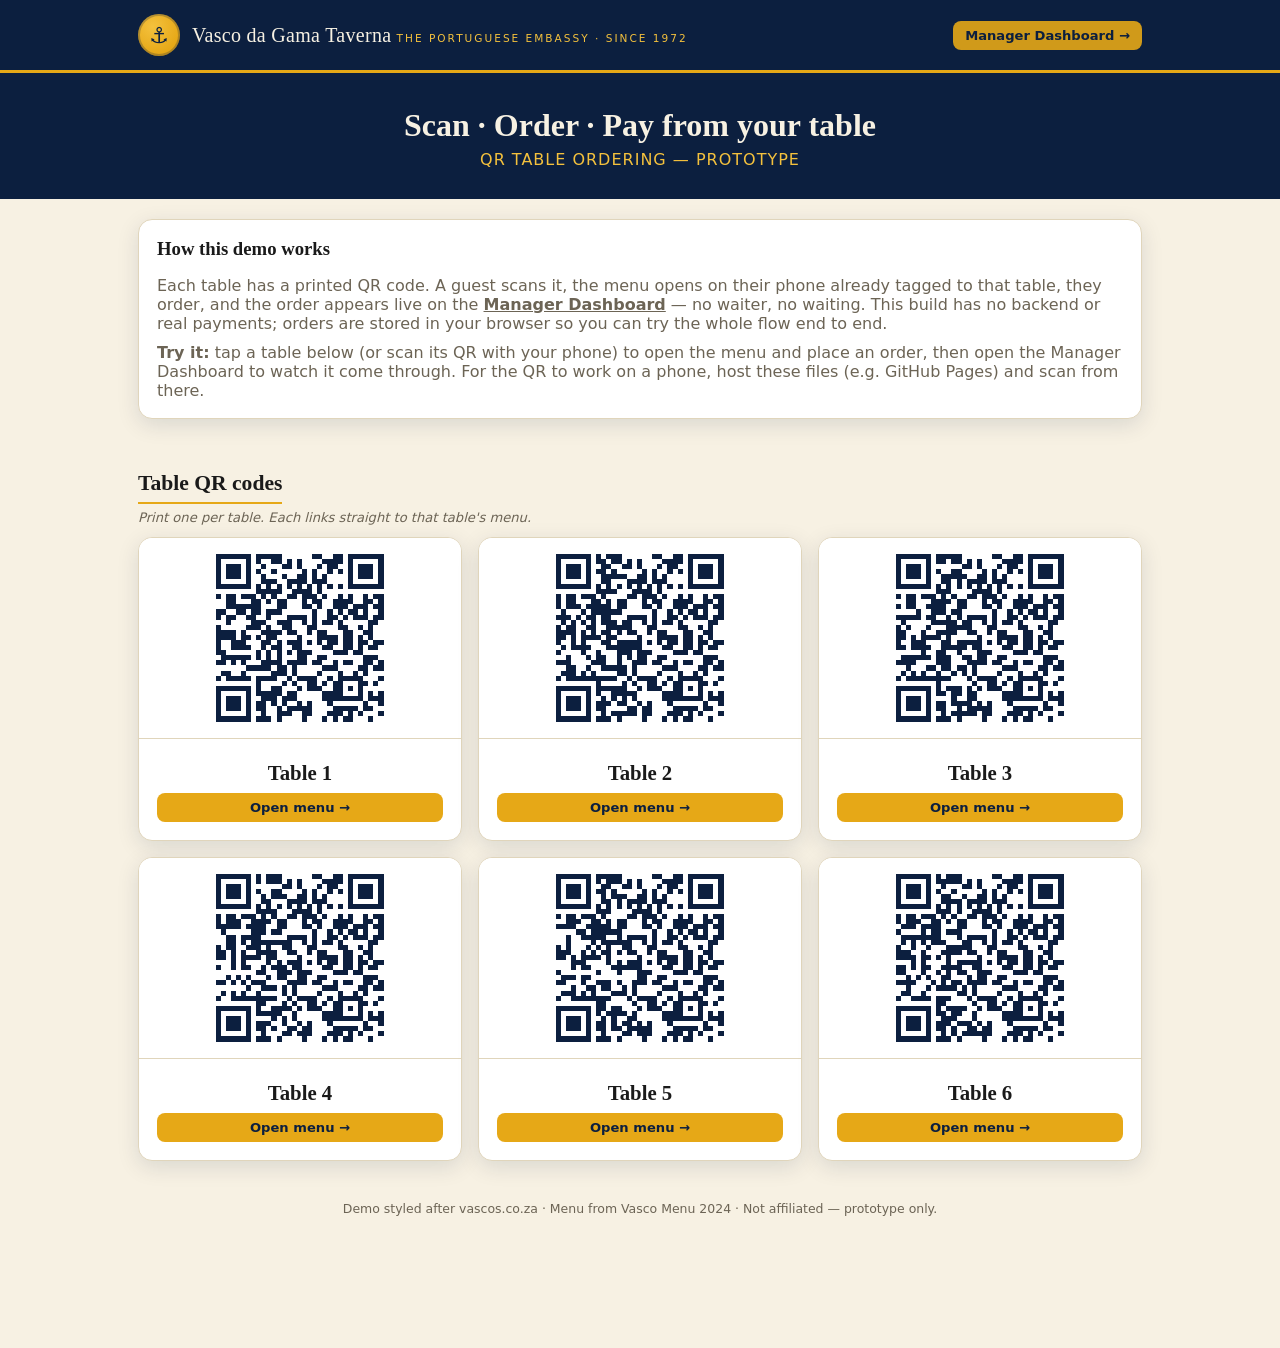
==== frontend/index.html @ 2a8adbe2 "Add QR table-ordering prototype themed after Vasco da Gama Taverna Frontend-only demo of the MVP cus" ====
<!DOCTYPE html>
<html lang="en">
<head>
  <meta charset="UTF-8" />
  <meta name="viewport" content="width=device-width, initial-scale=1.0" />
  <title>Vasco da Gama Taverna — Table Ordering</title>
  <link rel="icon" href="data:image/svg+xml,%3Csvg xmlns='http://www.w3.org/2000/svg' viewBox='0 0 32 32'%3E%3Ccircle cx='16' cy='16' r='15' fill='%23e6a817'/%3E%3Ctext x='16' y='23' font-size='18' text-anchor='middle'%3E%E2%9A%93%3C/text%3E%3C/svg%3E" />
  <link rel="stylesheet" href="assets/css/styles.css" />
</head>
<body>
  <header class="topbar">
    <div class="topbar-inner">
      <a class="brand" href="index.html">
        <span class="crest">⚓</span>
        <span>
          <span class="brand-name">Vasco da Gama Taverna</span>
          <span class="brand-sub">The Portuguese Embassy · Since 1972</span>
        </span>
      </a>
      <div class="topbar-meta">
        <a class="btn btn-gold btn-sm" href="manager.html">Manager Dashboard →</a>
      </div>
    </div>
  </header>

  <section class="hero">
    <h1>Scan · Order · Pay from your table</h1>
    <p>QR TABLE ORDERING — PROTOTYPE</p>
  </section>

  <main class="wrap">
    <div class="card" style="margin-bottom:26px;">
      <div class="card-body">
        <h3>How this demo works</h3>
        <p class="muted" style="margin-bottom:10px;">
          Each table has a printed QR code. A guest scans it, the menu opens on their
          phone already tagged to that table, they order, and the order appears live on
          the <a href="manager.html"><strong>Manager Dashboard</strong></a> — no waiter, no waiting.
          This build has no backend or real payments; orders are stored in your browser so
          you can try the whole flow end to end.
        </p>
        <p class="muted" style="margin:0;">
          <strong>Try it:</strong> tap a table below (or scan its QR with your phone) to open the
          menu and place an order, then open the Manager Dashboard to watch it come through.
          For the QR to work on a phone, host these files (e.g. GitHub Pages) and scan from there.
        </p>
      </div>
    </div>

    <h2 class="cat-title">Table QR codes</h2>
    <p class="cat-note">Print one per table. Each links straight to that table's menu.</p>
    <div class="cards" id="tableCards"></div>

    <p class="footer-note">
      Demo styled after vascos.co.za · Menu from Vasco Menu 2024 · Not affiliated — prototype only.
    </p>
  </main>

  <script src="assets/js/qrcode.min.js"></script>
  <script>
    // Build the absolute URL to order.html so scanned QRs resolve correctly.
    const base = location.href.replace(/index\.html.*$/, "").replace(/\/$/, "");
    const orderUrl = (t) => `${base}/order.html?table=${t}`;
    const TABLES = [1, 2, 3, 4, 5, 6];

    const grid = document.getElementById("tableCards");
    TABLES.forEach((t) => {
      const card = document.createElement("div");
      card.className = "card qr-card";
      card.innerHTML = `
        <div class="qr-box" id="qr-${t}"></div>
        <div class="card-body">
          <div class="tnum">Table ${t}</div>
          <a class="btn btn-gold btn-sm" style="margin-top:8px;width:100%;" href="${orderUrl(t)}">Open menu →</a>
        </div>`;
      grid.appendChild(card);
      new QRCode(card.querySelector(`#qr-${t}`), {
        text: orderUrl(t),
        width: 168,
        height: 168,
        colorDark: "#0c1f3f",
        colorLight: "#ffffff",
        correctLevel: QRCode.CorrectLevel.M
      });
    });
  </script>
</body>
</html>
---- frontend/assets/css/styles.css ----
/* ==========================================================================
   Vasco da Gama Taverna — ordering prototype theme
   Palette inspired by the venue: navy, brass/gold, cream, black tiles.
   ========================================================================== */
:root {
  --navy: #0c1f3f;
  --navy-2: #13294d;
  --gold: #e6a817;
  --gold-2: #f4c13d;
  --cream: #f7f1e3;
  --cream-2: #efe6cf;
  --ink: #1a1a1a;
  --muted: #6c6455;
  --line: #e0d5bb;
  --white: #ffffff;
  --red: #b4331f;
  --green: #2e7d4f;
  --shadow: 0 6px 22px rgba(12, 31, 63, 0.12);
}

* { box-sizing: border-box; }

body {
  margin: 0;
  font-family: "Segoe UI", system-ui, -apple-system, Roboto, Helvetica, Arial, sans-serif;
  color: var(--ink);
  background: var(--cream);
  -webkit-font-smoothing: antialiased;
}

h1, h2, h3, .brand-name { font-family: Georgia, "Times New Roman", serif; }

a { color: inherit; }

/* ---------- Top bar ---------- */
.topbar {
  background: var(--navy);
  color: var(--cream);
  border-bottom: 3px solid var(--gold);
}
.topbar-inner {
  max-width: 1040px;
  margin: 0 auto;
  padding: 14px 18px;
  display: flex;
  align-items: center;
  justify-content: space-between;
  gap: 12px;
}
.brand {
  display: flex;
  align-items: center;
  gap: 12px;
  text-decoration: none;
  color: var(--cream);
}
.crest {
  width: 42px;
  height: 42px;
  border-radius: 50%;
  background: radial-gradient(circle at 35% 30%, var(--gold-2), var(--gold) 70%);
  color: var(--navy);
  display: grid;
  place-items: center;
  font-size: 22px;
  box-shadow: inset 0 0 0 2px rgba(12, 31, 63, 0.25);
  flex: none;
}
.brand-name { font-size: 1.25rem; line-height: 1; letter-spacing: 0.3px; }
.brand-sub {
  font-size: 0.66rem;
  text-transform: uppercase;
  letter-spacing: 2px;
  color: var(--gold-2);
  margin-top: 3px;
}
.topbar-meta { text-align: right; font-size: 0.8rem; color: var(--cream); opacity: 0.9; }
.topbar-meta .pill {
  display: inline-block;
  background: var(--gold);
  color: var(--navy);
  font-weight: 700;
  padding: 3px 10px;
  border-radius: 999px;
  font-size: 0.8rem;
}

/* ---------- Layout ---------- */
.wrap { max-width: 1040px; margin: 0 auto; padding: 20px 18px 120px; }
.hero {
  background: var(--navy);
  color: var(--cream);
  text-align: center;
  padding: 34px 18px 30px;
}
.hero h1 { margin: 0 0 6px; font-size: 2rem; }
.hero p { margin: 0; color: var(--gold-2); letter-spacing: 1px; }

.muted { color: var(--muted); }
.center { text-align: center; }

/* ---------- Buttons ---------- */
.btn {
  border: none;
  border-radius: 10px;
  padding: 11px 18px;
  font-size: 0.95rem;
  font-weight: 700;
  cursor: pointer;
  text-decoration: none;
  display: inline-flex;
  align-items: center;
  justify-content: center;
  gap: 8px;
  transition: transform 0.05s ease, filter 0.15s ease;
}
.btn:active { transform: translateY(1px); }
.btn-gold { background: var(--gold); color: var(--navy); }
.btn-gold:hover { filter: brightness(1.05); }
.btn-navy { background: var(--navy); color: var(--cream); }
.btn-ghost { background: transparent; color: var(--navy); border: 1.5px solid var(--line); }
.btn-sm { padding: 7px 12px; font-size: 0.82rem; border-radius: 8px; }
.btn:disabled { opacity: 0.5; cursor: default; }

/* ---------- Cards / grid ---------- */
.cards { display: grid; grid-template-columns: repeat(auto-fit, minmax(240px, 1fr)); gap: 16px; }
.card {
  background: var(--white);
  border: 1px solid var(--line);
  border-radius: 14px;
  box-shadow: var(--shadow);
  overflow: hidden;
}
.card-body { padding: 18px; }
.card h3 { margin: 0 0 6px; }

/* ---------- Menu ---------- */
.cat-nav {
  position: sticky;
  top: 0;
  z-index: 5;
  background: var(--cream);
  border-bottom: 1px solid var(--line);
  padding: 10px 0;
  display: flex;
  gap: 8px;
  overflow-x: auto;
  -webkit-overflow-scrolling: touch;
}
.cat-nav a {
  white-space: nowrap;
  text-decoration: none;
  font-size: 0.82rem;
  font-weight: 700;
  color: var(--navy);
  background: var(--white);
  border: 1px solid var(--line);
  padding: 7px 12px;
  border-radius: 999px;
}
.cat-nav a:hover { background: var(--gold-2); }

.cat-title {
  font-size: 1.35rem;
  margin: 26px 0 4px;
  padding-bottom: 6px;
  border-bottom: 2px solid var(--gold);
  display: inline-block;
}
.cat-note { color: var(--muted); font-size: 0.82rem; margin: 2px 0 12px; font-style: italic; }

.menu-item {
  display: flex;
  gap: 14px;
  align-items: flex-start;
  padding: 14px 0;
  border-bottom: 1px dashed var(--line);
}
.menu-item .info { flex: 1; }
.menu-item .name { font-weight: 700; font-size: 1rem; }
.menu-item .desc { color: var(--muted); font-size: 0.85rem; margin-top: 3px; }
.menu-item .price { font-weight: 700; color: var(--navy); white-space: nowrap; }
.menu-item.unavail { opacity: 0.5; }
.menu-item .tag-out {
  display: inline-block;
  background: var(--red);
  color: #fff;
  font-size: 0.62rem;
  font-weight: 700;
  text-transform: uppercase;
  letter-spacing: 1px;
  padding: 2px 7px;
  border-radius: 4px;
  margin-left: 8px;
  vertical-align: middle;
}
.item-right { display: flex; flex-direction: column; align-items: flex-end; gap: 8px; }

/* qty stepper */
.stepper { display: inline-flex; align-items: center; border: 1px solid var(--line); border-radius: 8px; overflow: hidden; }
.stepper button {
  width: 30px; height: 30px; border: none; background: var(--cream-2);
  font-size: 1.1rem; font-weight: 700; cursor: pointer; color: var(--navy);
}
.stepper button:hover { background: var(--gold-2); }
.stepper .qty { min-width: 30px; text-align: center; font-weight: 700; }

/* ---------- Cart bar / drawer ---------- */
.cartbar {
  position: fixed;
  left: 0; right: 0; bottom: 0;
  background: var(--navy);
  color: var(--cream);
  padding: 12px 18px;
  display: flex;
  align-items: center;
  justify-content: space-between;
  gap: 12px;
  box-shadow: 0 -6px 20px rgba(0,0,0,0.2);
  transform: translateY(120%);
  transition: transform 0.25s ease;
  z-index: 20;
}
.cartbar.show { transform: translateY(0); }
.cartbar .count {
  background: var(--gold); color: var(--navy);
  border-radius: 999px; padding: 2px 9px; font-weight: 700; font-size: 0.85rem;
}

.drawer-backdrop {
  position: fixed; inset: 0; background: rgba(12,31,63,0.55);
  opacity: 0; pointer-events: none; transition: opacity 0.2s ease; z-index: 30;
}
.drawer-backdrop.show { opacity: 1; pointer-events: auto; }
.drawer {
  position: fixed; top: 0; right: 0; bottom: 0; width: min(420px, 92vw);
  background: var(--cream); z-index: 40; transform: translateX(100%);
  transition: transform 0.25s ease; display: flex; flex-direction: column;
  box-shadow: -8px 0 28px rgba(0,0,0,0.25);
}
.drawer.show { transform: translateX(0); }
.drawer-head {
  background: var(--navy); color: var(--cream); padding: 16px 18px;
  display: flex; justify-content: space-between; align-items: center;
}
.drawer-head h2 { margin: 0; font-size: 1.2rem; }
.drawer-close { background: none; border: none; color: var(--cream); font-size: 1.6rem; cursor: pointer; line-height: 1; }
.drawer-body { flex: 1; overflow-y: auto; padding: 14px 18px; }
.drawer-foot { padding: 16px 18px; border-top: 1px solid var(--line); background: var(--cream-2); }

.cart-row { display: flex; gap: 10px; align-items: flex-start; padding: 12px 0; border-bottom: 1px dashed var(--line); }
.cart-row .cinfo { flex: 1; }
.cart-row .cname { font-weight: 700; font-size: 0.95rem; }
.cart-row .cprice { color: var(--muted); font-size: 0.82rem; }
.cart-empty { text-align: center; color: var(--muted); padding: 40px 10px; }

.totals { display: flex; justify-content: space-between; font-size: 1.15rem; font-weight: 700; margin-bottom: 12px; }
.field { margin-bottom: 12px; }
.field label { display: block; font-size: 0.8rem; font-weight: 700; margin-bottom: 4px; color: var(--navy); }
.field input, .field textarea {
  width: 100%; border: 1px solid var(--line); border-radius: 8px; padding: 9px 11px;
  font-family: inherit; font-size: 0.9rem; background: #fff;
}

/* ---------- Manager dashboard ---------- */
.dash-head { display: flex; flex-wrap: wrap; align-items: center; justify-content: space-between; gap: 12px; margin-bottom: 6px; }
.tabs { display: flex; gap: 8px; margin: 16px 0 20px; border-bottom: 1px solid var(--line); }
.tab {
  background: none; border: none; padding: 10px 4px; margin-right: 12px;
  font-size: 0.95rem; font-weight: 700; color: var(--muted); cursor: pointer;
  border-bottom: 3px solid transparent;
}
.tab.active { color: var(--navy); border-bottom-color: var(--gold); }

.orders-grid { display: grid; grid-template-columns: repeat(auto-fill, minmax(280px, 1fr)); gap: 16px; }
.order-card {
  background: #fff; border: 1px solid var(--line); border-left: 6px solid var(--gold);
  border-radius: 12px; box-shadow: var(--shadow); overflow: hidden;
}
.order-card.s-Received { border-left-color: var(--gold); }
.order-card.s-Preparing { border-left-color: #d98324; }
.order-card.s-Ready { border-left-color: var(--green); }
.order-card.s-Served { border-left-color: #3d6fb4; }
.order-card.s-Closed { border-left-color: #9a9a9a; opacity: 0.72; }

.order-top { display: flex; justify-content: space-between; align-items: baseline; padding: 14px 16px 6px; }
.order-table { font-family: Georgia, serif; font-size: 1.25rem; font-weight: 700; }
.order-ref { color: var(--muted); font-size: 0.78rem; }
.status-chip {
  font-size: 0.7rem; font-weight: 800; text-transform: uppercase; letter-spacing: 1px;
  padding: 4px 10px; border-radius: 999px; color: #fff; background: var(--gold); align-self: center;
}
.status-chip.s-Received { background: var(--gold); color: var(--navy); }
.status-chip.s-Preparing { background: #d98324; }
.status-chip.s-Ready { background: var(--green); }
.status-chip.s-Served { background: #3d6fb4; }
.status-chip.s-Closed { background: #9a9a9a; }

.order-items { padding: 4px 16px 10px; }
.order-items li { list-style: none; display: flex; justify-content: space-between; font-size: 0.88rem; padding: 3px 0; }
.order-items li span:first-child { color: var(--ink); }
.order-note { padding: 0 16px 8px; font-size: 0.82rem; color: var(--muted); font-style: italic; }
.order-foot { display: flex; gap: 8px; align-items: center; padding: 12px 16px; border-top: 1px solid var(--line); background: var(--cream); }
.order-total { font-weight: 700; margin-left: auto; }
.order-time { font-size: 0.72rem; color: var(--muted); padding: 0 16px 10px; }

.empty-state { text-align: center; padding: 60px 20px; color: var(--muted); }
.empty-state .big { font-size: 2.4rem; margin-bottom: 8px; }

/* menu management list */
.mm-cat { margin-top: 22px; }
.mm-row { display: flex; align-items: center; justify-content: space-between; gap: 12px; padding: 11px 0; border-bottom: 1px dashed var(--line); }
.mm-row .mm-name { font-weight: 600; }
.mm-row .mm-price { color: var(--muted); font-size: 0.85rem; }

/* toggle switch */
.switch { position: relative; display: inline-block; width: 48px; height: 26px; flex: none; }
.switch input { opacity: 0; width: 0; height: 0; }
.slider { position: absolute; cursor: pointer; inset: 0; background: #c9c0a8; border-radius: 999px; transition: 0.2s; }
.slider::before { content: ""; position: absolute; height: 20px; width: 20px; left: 3px; top: 3px; background: #fff; border-radius: 50%; transition: 0.2s; }
.switch input:checked + .slider { background: var(--green); }
.switch input:checked + .slider::before { transform: translateX(22px); }

/* ---------- QR / table cards on landing ---------- */
.qr-card { text-align: center; }
.qr-card .qr-box { display: grid; place-items: center; padding: 16px; background: #fff; }
.qr-card .qr-box img, .qr-card .qr-box canvas { width: 168px; height: 168px; }
.qr-card .tnum { font-family: Georgia, serif; font-size: 1.3rem; font-weight: 700; margin-top: 4px; }
.qr-card .card-body { border-top: 1px solid var(--line); }

.toast {
  position: fixed; bottom: 20px; left: 50%; transform: translateX(-50%) translateY(140%);
  background: var(--green); color: #fff; padding: 12px 20px; border-radius: 10px;
  font-weight: 700; box-shadow: var(--shadow); z-index: 60; transition: transform 0.3s ease;
}
.toast.show { transform: translateX(-50%) translateY(0); }

.footer-note { text-align: center; color: var(--muted); font-size: 0.78rem; margin-top: 40px; }

@media (max-width: 560px) {
  .brand-sub { display: none; }
  .hero h1 { font-size: 1.6rem; }
}
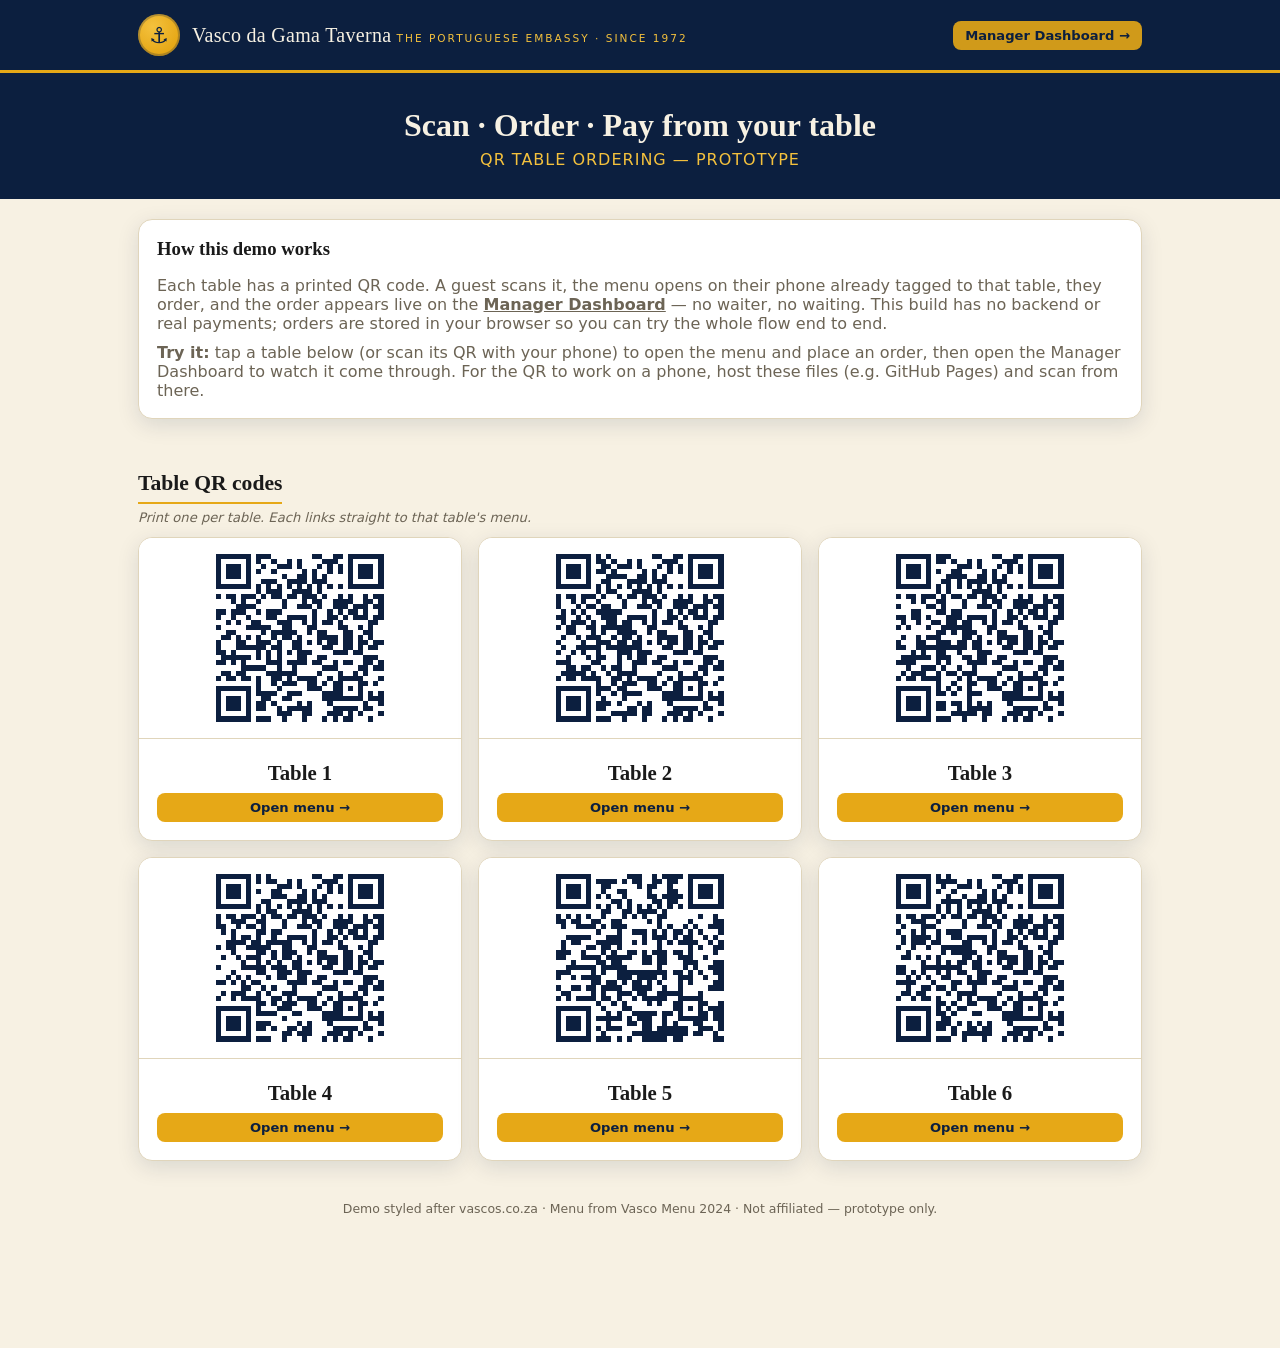
==== commit 55b6d9d9: "Fix stale-asset caching and guard raw metadata notes - Add ?v=4 cache-busting to all CSS/JS includes" ====
--- a/frontend/index.html
+++ b/frontend/index.html
@@ -5,7 +5,7 @@
   <meta name="viewport" content="width=device-width, initial-scale=1.0" />
   <title>Vasco da Gama Taverna — Table Ordering</title>
   <link rel="icon" href="data:image/svg+xml,%3Csvg xmlns='http://www.w3.org/2000/svg' viewBox='0 0 32 32'%3E%3Ccircle cx='16' cy='16' r='15' fill='%23e6a817'/%3E%3Ctext x='16' y='23' font-size='18' text-anchor='middle'%3E%E2%9A%93%3C/text%3E%3C/svg%3E" />
-  <link rel="stylesheet" href="assets/css/styles.css" />
+  <link rel="stylesheet" href="assets/css/styles.css?v=4" />
 </head>
 <body>
   <header class="topbar">
@@ -56,7 +56,7 @@
     </p>
   </main>
 
-  <script src="assets/js/qrcode.min.js"></script>
+  <script src="assets/js/qrcode.min.js?v=4"></script>
   <script>
     // Build the absolute URL to order.html so scanned QRs resolve correctly.
     const base = location.href.replace(/index\.html.*$/, "").replace(/\/$/, "");
--- a/frontend/assets/css/styles.css
+++ b/frontend/assets/css/styles.css
@@ -337,6 +337,78 @@
 
 .footer-note { text-align: center; color: var(--muted); font-size: 0.78rem; margin-top: 40px; }
 
+/* ---------- Customer order tracker ---------- */
+.trackbar { display: none; flex-direction: column; gap: 12px; margin: 14px 0 6px; }
+.trackbar.show { display: flex; }
+.track-card {
+  background: var(--navy); color: var(--cream); border-radius: 14px;
+  padding: 16px 18px; box-shadow: var(--shadow); border: 1px solid rgba(230,168,23,0.35);
+}
+.track-head { display: flex; justify-content: space-between; align-items: center; gap: 12px; margin-bottom: 16px; }
+.track-title { font-family: Georgia, serif; font-size: 1.1rem; line-height: 1; }
+.track-ref { font-size: 0.74rem; color: var(--gold-2); margin-top: 4px; }
+
+.steps { display: flex; }
+.step { flex: 1; text-align: center; position: relative; font-size: 0.64rem; color: rgba(247,241,227,0.5); }
+.step .bar {
+  position: absolute; top: 10px; left: -50%; width: 100%; height: 3px;
+  background: rgba(247,241,227,0.22); z-index: 0;
+}
+.step:first-child .bar { display: none; }
+.step .dot {
+  position: relative; z-index: 1; width: 22px; height: 22px; border-radius: 50%;
+  background: rgba(247,241,227,0.22); margin: 0 auto 6px; display: grid; place-items: center;
+  font-size: 0.66rem; color: var(--navy); font-weight: 800;
+}
+.step span.label { position: relative; z-index: 1; }
+.step.done .bar { background: var(--gold); }
+.step.done .dot { background: var(--gold); }
+.step.done, .step.current { color: var(--cream); }
+.step.current .bar { background: var(--gold); }
+.step.current .dot {
+  background: var(--gold-2); box-shadow: 0 0 0 4px rgba(244,193,61,0.28);
+  animation: pulse 1.6s ease-in-out infinite;
+}
+@keyframes pulse {
+  0%, 100% { box-shadow: 0 0 0 4px rgba(244,193,61,0.28); }
+  50% { box-shadow: 0 0 0 7px rgba(244,193,61,0.12); }
+}
+
+/* customer: table summary + bill */
+.track-summary { background: linear-gradient(180deg, #13294d, var(--navy)); border-color: var(--gold); }
+.track-summary .track-title { font-size: 1.15rem; }
+.track-round.is-closed { opacity: 0.72; }
+.bill-flag { font-weight: 800; font-size: 0.72rem; text-transform: uppercase; letter-spacing: 1px; padding: 6px 12px; border-radius: 999px; white-space: nowrap; }
+.bill-flag.pending { background: var(--gold); color: var(--navy); }
+.bill-flag.paid { background: var(--green); color: #fff; }
+.bill-pending-note { margin-top: 12px; font-size: 0.86rem; color: var(--cream); border-top: 1px solid rgba(247,241,227,0.15); padding-top: 12px; }
+.bill-pending-note strong, .track-ref strong { color: var(--gold-2); }
+.bill-done { margin-top: 12px; font-size: 0.9rem; color: var(--cream); border-top: 1px solid rgba(247,241,227,0.15); padding-top: 12px; }
+.bill-done .btn-ghost { color: var(--cream); border-color: rgba(247,241,227,0.4); }
+
+/* customer: bill drawer (view before requesting) */
+.bill-view-head { font-size: 0.85rem; color: var(--muted); margin-bottom: 10px; }
+.bill-lines { list-style: none; margin: 0 0 12px; padding: 0; }
+.bill-lines li { display: flex; justify-content: space-between; gap: 12px; padding: 9px 0; border-bottom: 1px dashed var(--line); font-size: 0.95rem; }
+.bill-total-row { display: flex; justify-content: space-between; font-size: 1.25rem; font-weight: 700; color: var(--navy); padding-top: 8px; }
+.bill-paid-line { text-align: center; font-weight: 700; color: var(--green); font-size: 1.05rem; }
+.bill-pending-line { text-align: center; font-weight: 600; color: var(--navy); font-size: 0.9rem; }
+
+/* manager: bill-to-settle cards */
+#billsAlerts { display: grid; gap: 14px; margin-bottom: 18px; }
+.bill-card {
+  background: #fff; border: 1px solid var(--gold); border-left: 6px solid var(--gold);
+  border-radius: 12px; box-shadow: var(--shadow); overflow: hidden;
+  animation: billpop 0.25s ease;
+}
+@keyframes billpop { from { transform: scale(0.99); opacity: 0.6; } to { transform: scale(1); opacity: 1; } }
+.bill-card-head { display: flex; align-items: center; justify-content: space-between; gap: 12px; padding: 14px 16px 8px; }
+.bill-badge { background: var(--gold); color: var(--navy); font-weight: 800; font-size: 0.72rem; text-transform: uppercase; letter-spacing: 1px; padding: 4px 10px; border-radius: 999px; margin-right: 10px; }
+.bill-table { font-family: Georgia, serif; font-size: 1.2rem; font-weight: 700; }
+.bill-grand { font-family: Georgia, serif; font-size: 1.5rem; font-weight: 700; color: var(--navy); }
+.bill-card-foot { padding: 10px 16px 14px; border-top: 1px solid var(--line); background: var(--cream); }
+.bill-card-foot .btn { width: 100%; }
+
 @media (max-width: 560px) {
   .brand-sub { display: none; }
   .hero h1 { font-size: 1.6rem; }
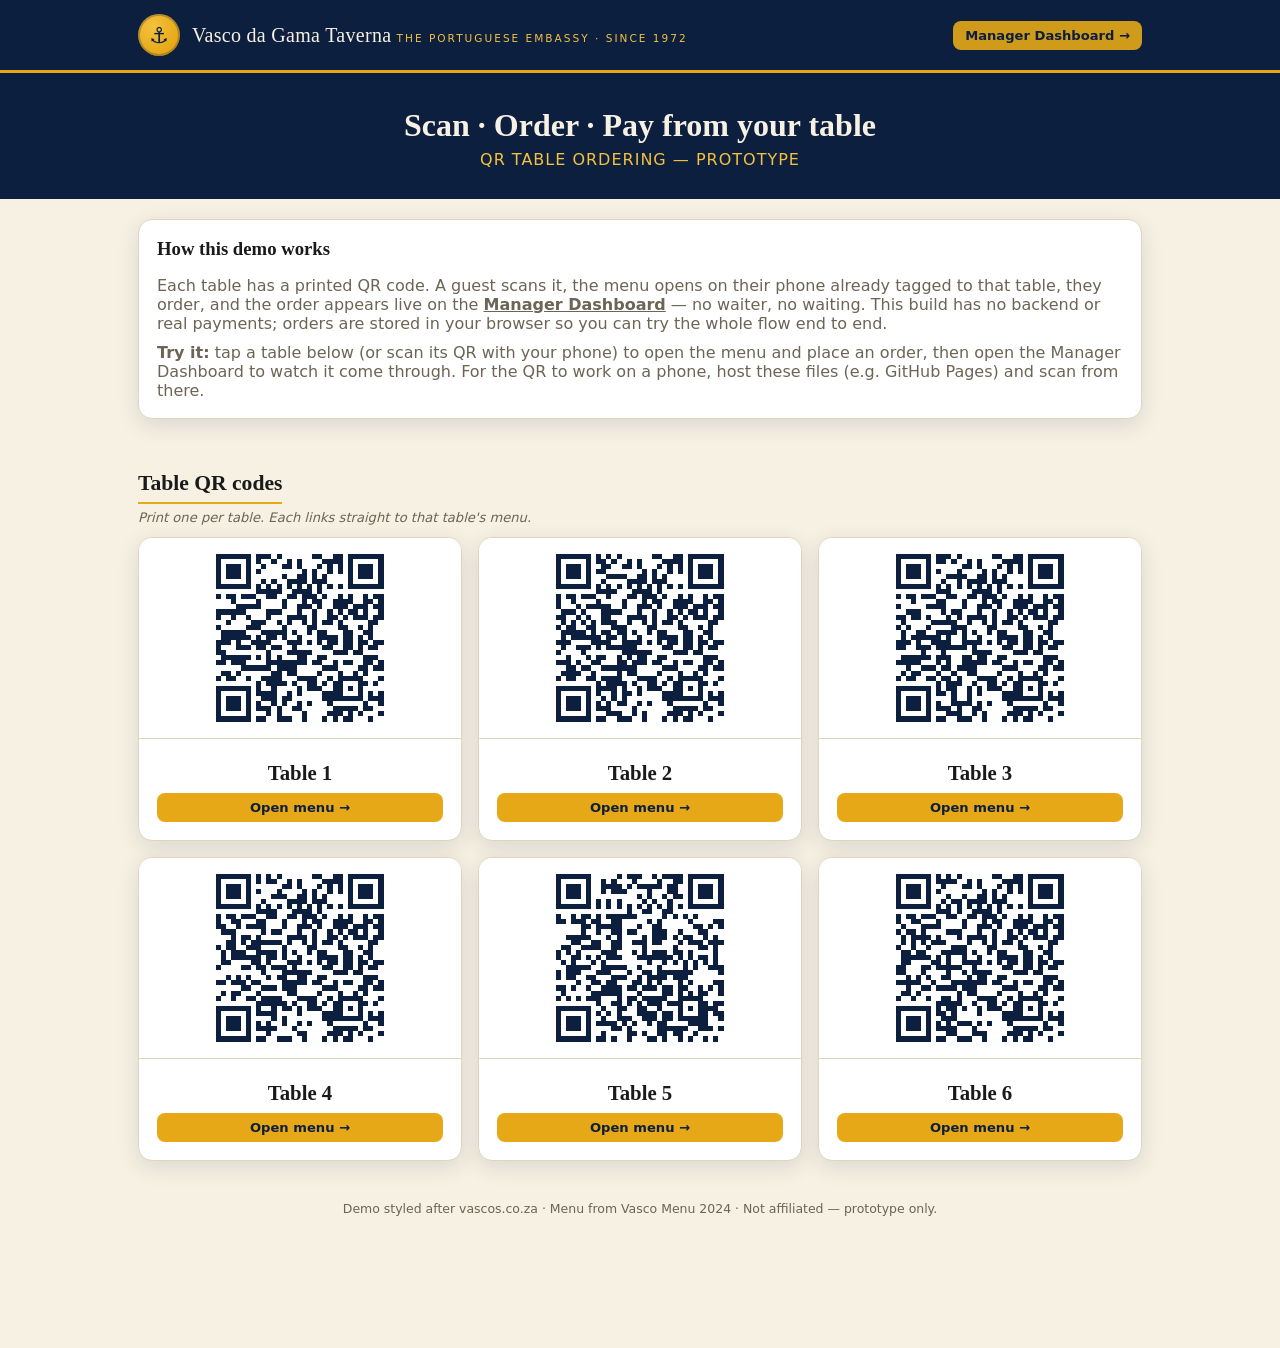
==== commit f6e71b64: "Bump asset cache version to v5 Co-Authored-By: Claude Opus 4.8 <noreply@anthropic.com> Claude-Sessio" ====
--- a/frontend/index.html
+++ b/frontend/index.html
@@ -5,7 +5,7 @@
   <meta name="viewport" content="width=device-width, initial-scale=1.0" />
   <title>Vasco da Gama Taverna — Table Ordering</title>
   <link rel="icon" href="data:image/svg+xml,%3Csvg xmlns='http://www.w3.org/2000/svg' viewBox='0 0 32 32'%3E%3Ccircle cx='16' cy='16' r='15' fill='%23e6a817'/%3E%3Ctext x='16' y='23' font-size='18' text-anchor='middle'%3E%E2%9A%93%3C/text%3E%3C/svg%3E" />
-  <link rel="stylesheet" href="assets/css/styles.css?v=4" />
+  <link rel="stylesheet" href="assets/css/styles.css?v=5" />
 </head>
 <body>
   <header class="topbar">
@@ -56,7 +56,7 @@
     </p>
   </main>
 
-  <script src="assets/js/qrcode.min.js?v=4"></script>
+  <script src="assets/js/qrcode.min.js?v=5"></script>
   <script>
     // Build the absolute URL to order.html so scanned QRs resolve correctly.
     const base = location.href.replace(/index\.html.*$/, "").replace(/\/$/, "");
